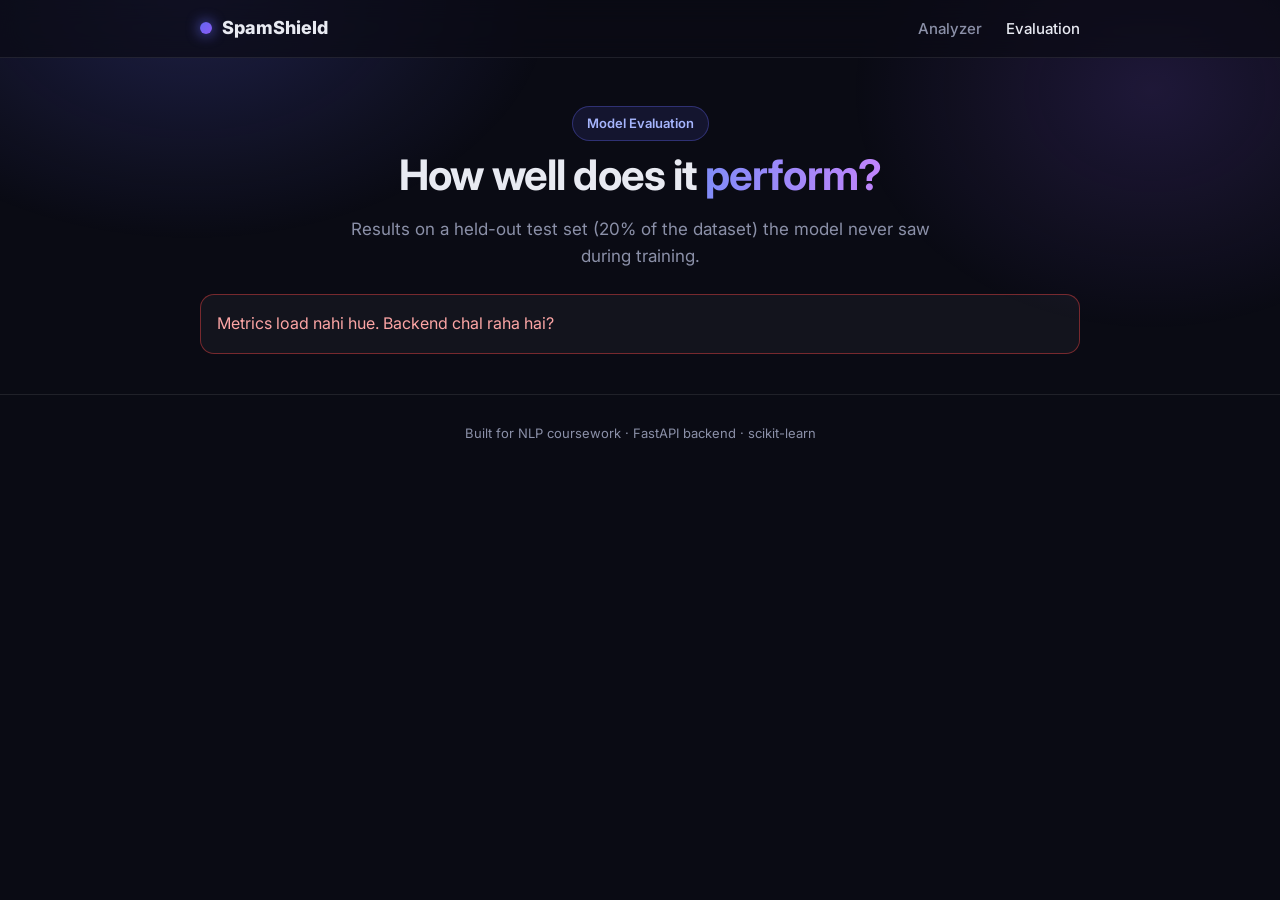
==== frontend/metrics.html @ 1bc52446 "SpamShield: NLP spam classifier" ====
<!DOCTYPE html>
<html lang="en">
<head>
  <meta charset="UTF-8">
  <meta name="viewport" content="width=device-width, initial-scale=1">
  <title>Evaluation | SpamShield</title>
  <link rel="preconnect" href="https://fonts.googleapis.com">
  <link rel="preconnect" href="https://fonts.gstatic.com" crossorigin>
  <link href="https://fonts.googleapis.com/css2?family=Inter:wght@400;500;600;700;800&display=swap" rel="stylesheet">
  <link rel="stylesheet" href="style.css">
</head>
<body>
  <div class="bg-glow"></div>

  <header class="nav">
    <div class="nav-inner">
      <a class="brand" href="index.html">
        <span class="brand-dot"></span>SpamShield
      </a>
      <nav class="nav-links">
        <a href="index.html">Analyzer</a>
        <a class="active" href="metrics.html">Evaluation</a>
      </nav>
    </div>
  </header>

  <main class="container">
    <section class="page-title">
      <span class="badge">Model Evaluation</span>
      <h1>How well does it <span class="grad">perform?</span></h1>
      <p class="sub">Results on a held-out test set (20% of the dataset) the model never saw during training.</p>
    </section>

    <div id="metrics"></div>
  </main>

  <footer class="footer">
    Built for NLP coursework · FastAPI backend · scikit-learn
  </footer>

  <script src="script.js"></script>
</body>
</html>
---- frontend/style.css ----
:root {
  --bg: #0a0b14;
  --panel: rgba(255, 255, 255, 0.04);
  --border: rgba(255, 255, 255, 0.09);
  --text: #e8eaf2;
  --muted: #8b90a8;
  --primary: #6366f1;
  --primary-2: #8b5cf6;
  --spam: #ef4444;
  --ham: #22c55e;
}

* { box-sizing: border-box; }

body {
  margin: 0;
  font-family: "Inter", system-ui, sans-serif;
  background: var(--bg);
  color: var(--text);
  line-height: 1.6;
  min-height: 100vh;
}

/* Background glow */
.bg-glow {
  position: fixed; inset: 0; z-index: -1; pointer-events: none;
  background:
    radial-gradient(600px 400px at 15% 0%, rgba(99, 102, 241, 0.22), transparent 60%),
    radial-gradient(500px 400px at 90% 10%, rgba(139, 92, 246, 0.16), transparent 60%);
}

/* Navbar */
.nav {
  position: sticky; top: 0; z-index: 10;
  backdrop-filter: blur(12px);
  background: rgba(10, 11, 20, 0.7);
  border-bottom: 1px solid var(--border);
}
.nav-inner {
  max-width: 920px; margin: 0 auto; padding: 14px 20px;
  display: flex; align-items: center; justify-content: space-between;
}
.brand {
  display: flex; align-items: center; gap: 10px;
  font-weight: 800; font-size: 18px; color: var(--text); text-decoration: none;
}
.brand-dot {
  width: 12px; height: 12px; border-radius: 50%;
  background: linear-gradient(135deg, var(--primary), var(--primary-2));
  box-shadow: 0 0 14px var(--primary);
}
.nav-links a {
  color: var(--muted); text-decoration: none; margin-left: 20px;
  font-weight: 500; font-size: 15px; transition: color 0.2s;
}
.nav-links a:hover, .nav-links a.active { color: var(--text); }

/* Layout */
.container { max-width: 920px; margin: 0 auto; padding: 0 20px 40px; }

/* Hero */
.hero { text-align: center; padding: 56px 0 32px; }
.badge {
  display: inline-block; padding: 6px 14px; border-radius: 999px;
  background: rgba(99, 102, 241, 0.12); border: 1px solid rgba(99, 102, 241, 0.35);
  color: #a5b4fc; font-size: 13px; font-weight: 600;
}
.hero h1 {
  font-size: clamp(30px, 6vw, 52px); font-weight: 800;
  line-height: 1.15; margin: 18px 0 14px; letter-spacing: -0.02em;
}
.grad {
  background: linear-gradient(90deg, #818cf8, #c084fc);
  -webkit-background-clip: text; background-clip: text; color: transparent;
}
.sub { color: var(--muted); max-width: 600px; margin: 0 auto; font-size: 17px; }

/* Panel */
.panel {
  background: var(--panel); border: 1px solid var(--border);
  border-radius: 18px; padding: 22px; backdrop-filter: blur(8px);
}
.panel-head {
  display: flex; justify-content: space-between; align-items: center; margin-bottom: 10px;
}
.panel-head label { font-weight: 600; }
.muted { color: var(--muted); font-size: 14px; }

textarea {
  width: 100%; resize: vertical; padding: 14px; font: inherit; font-size: 16px;
  color: var(--text); background: rgba(0, 0, 0, 0.3);
  border: 1px solid var(--border); border-radius: 12px; outline: none;
  transition: border-color 0.2s, box-shadow 0.2s;
}
textarea:focus {
  border-color: var(--primary); box-shadow: 0 0 0 3px rgba(99, 102, 241, 0.25);
}

/* Example chips */
.chips { display: flex; flex-wrap: wrap; align-items: center; gap: 8px; margin: 14px 0; }
.chip {
  padding: 6px 14px; border-radius: 999px; cursor: pointer; font: inherit; font-size: 13px;
  color: var(--text); background: rgba(255, 255, 255, 0.05);
  border: 1px solid var(--border); transition: all 0.2s;
}
.chip:hover { border-color: var(--primary); background: rgba(99, 102, 241, 0.15); }

/* Buttons */
.actions { display: flex; gap: 10px; flex-wrap: wrap; }
.btn-primary {
  padding: 12px 26px; border: 0; border-radius: 12px; cursor: pointer;
  font: inherit; font-weight: 600; color: #fff;
  background: linear-gradient(135deg, var(--primary), var(--primary-2));
  box-shadow: 0 8px 24px rgba(99, 102, 241, 0.35);
  transition: transform 0.15s, box-shadow 0.2s, opacity 0.2s;
}
.btn-primary:hover { transform: translateY(-2px); box-shadow: 0 12px 30px rgba(99, 102, 241, 0.5); }
.btn-primary:disabled { opacity: 0.6; cursor: wait; transform: none; }
.btn-ghost {
  padding: 12px 22px; border-radius: 12px; cursor: pointer; font: inherit; font-weight: 500;
  color: var(--muted); background: transparent; border: 1px solid var(--border);
  transition: all 0.2s;
}
.btn-ghost:hover { color: var(--text); border-color: var(--muted); }

/* Result */
.result { margin-top: 22px; }
.result:empty { display: none; }
.verdict {
  border-radius: 18px; padding: 24px; border: 1px solid var(--border);
  animation: rise 0.45s ease both;
}
.verdict.spam {
  background: linear-gradient(135deg, rgba(239, 68, 68, 0.16), rgba(239, 68, 68, 0.04));
  border-color: rgba(239, 68, 68, 0.45); box-shadow: 0 0 40px rgba(239, 68, 68, 0.12);
}
.verdict.ham {
  background: linear-gradient(135deg, rgba(34, 197, 94, 0.16), rgba(34, 197, 94, 0.04));
  border-color: rgba(34, 197, 94, 0.45); box-shadow: 0 0 40px rgba(34, 197, 94, 0.12);
}
.verdict-top { display: flex; align-items: center; gap: 16px; }
.verdict-icon { font-size: 38px; }
.verdict h2 { margin: 0; font-size: 30px; letter-spacing: 0.02em; }
.verdict.spam h2 { color: #fca5a5; }
.verdict.ham h2 { color: #86efac; }
.verdict p { margin: 2px 0 0; color: var(--muted); }

.meter {
  height: 10px; border-radius: 999px; background: rgba(255, 255, 255, 0.08);
  margin-top: 20px; overflow: hidden;
}
.meter-fill { height: 100%; width: 0; border-radius: 999px; transition: width 0.9s cubic-bezier(.2, .8, .2, 1); }
.verdict.spam .meter-fill { background: linear-gradient(90deg, #f87171, #ef4444); }
.verdict.ham .meter-fill { background: linear-gradient(90deg, #4ade80, #22c55e); }
.meter-label { display: flex; justify-content: space-between; margin-top: 6px; font-size: 13px; color: var(--muted); }

/* Pipeline steps */
.steps { margin-top: 18px; }
.step-card {
  background: var(--panel); border: 1px solid var(--border);
  border-radius: 14px; padding: 16px; margin-bottom: 12px;
  animation: rise 0.5s ease both;
}
.step-card h4 { margin: 0 0 10px; font-size: 14px; color: #a5b4fc; }
.tokens { display: flex; flex-wrap: wrap; gap: 6px; }
.tok {
  padding: 3px 10px; border-radius: 8px; font-size: 13px;
  background: rgba(99, 102, 241, 0.14); border: 1px solid rgba(99, 102, 241, 0.3);
}
.tok.removed { background: rgba(255, 255, 255, 0.04); border-color: var(--border); color: var(--muted); text-decoration: line-through; }
.tok.kept { background: rgba(34, 197, 94, 0.14); border-color: rgba(34, 197, 94, 0.35); }

/* How it works */
.how { margin-top: 56px; }
.how h2 { text-align: center; font-size: 26px; margin-bottom: 20px; }
.how-grid { display: grid; grid-template-columns: repeat(auto-fit, minmax(190px, 1fr)); gap: 14px; }
.how-card {
  background: var(--panel); border: 1px solid var(--border); border-radius: 16px; padding: 18px;
  transition: transform 0.2s, border-color 0.2s;
}
.how-card:hover { transform: translateY(-4px); border-color: rgba(99, 102, 241, 0.5); }
.how-card h3 { margin: 10px 0 6px; font-size: 16px; }
.how-card p { margin: 0; color: var(--muted); font-size: 14px; }
.num {
  display: inline-flex; width: 30px; height: 30px; align-items: center; justify-content: center;
  border-radius: 50%; font-weight: 700; font-size: 14px;
  background: linear-gradient(135deg, var(--primary), var(--primary-2));
}

/* Error + loading */
.notice {
  padding: 16px; border-radius: 14px; background: var(--panel);
  border: 1px solid var(--border); color: var(--muted); animation: rise 0.3s ease both;
}
.notice.error { border-color: rgba(239, 68, 68, 0.45); color: #fca5a5; }
.spinner {
  display: inline-block; width: 14px; height: 14px; margin-right: 8px; vertical-align: -2px;
  border: 2px solid rgba(255, 255, 255, 0.25); border-top-color: #fff;
  border-radius: 50%; animation: spin 0.8s linear infinite;
}

/* Metrics page */
.page-title { text-align: center; padding: 48px 0 24px; }
.page-title h1 { font-size: clamp(28px, 5vw, 42px); margin: 0 0 8px; letter-spacing: -0.02em; }
.stat-grid { display: grid; grid-template-columns: repeat(auto-fit, minmax(150px, 1fr)); gap: 12px; margin-bottom: 20px; }
.stat {
  background: var(--panel); border: 1px solid var(--border); border-radius: 16px; padding: 18px; text-align: center;
}
.stat b { display: block; font-size: 28px; font-weight: 800; }
.stat span { color: var(--muted); font-size: 13px; }
.table-wrap { overflow-x: auto; background: var(--panel); border: 1px solid var(--border); border-radius: 16px; margin-bottom: 20px; }
table { width: 100%; border-collapse: collapse; }
th, td { padding: 12px 16px; text-align: center; border-bottom: 1px solid var(--border); }
th { color: var(--muted); font-weight: 600; font-size: 13px; text-transform: uppercase; letter-spacing: 0.04em; }
tr:last-child td { border-bottom: 0; }
td.best { color: #86efac; font-weight: 700; }
.cm { display: grid; grid-template-columns: auto 1fr 1fr; gap: 8px; max-width: 460px; margin: 0 auto; }
.cm div { padding: 16px; text-align: center; border-radius: 12px; background: var(--panel); border: 1px solid var(--border); }
.cm .h { background: none; border: 0; color: var(--muted); font-size: 13px; display: flex; align-items: center; justify-content: center; }
.cm .good { background: rgba(34, 197, 94, 0.14); border-color: rgba(34, 197, 94, 0.4); }
.cm .bad { background: rgba(239, 68, 68, 0.12); border-color: rgba(239, 68, 68, 0.35); }
.cm b { display: block; font-size: 24px; }

.footer { text-align: center; color: var(--muted); font-size: 13px; padding: 28px 20px; border-top: 1px solid var(--border); }

@keyframes rise { from { opacity: 0; transform: translateY(14px); } to { opacity: 1; transform: none; } }
@keyframes spin { to { transform: rotate(360deg); } }

@media (max-width: 520px) {
  .hero { padding: 36px 0 20px; }
  .nav-links a { margin-left: 14px; }
}
html { scroll-behavior: smooth; }
section[id] { scroll-margin-top: 80px; }

.cta { display: flex; gap: 12px; justify-content: center; flex-wrap: wrap; margin-top: 26px; }
.cta a { text-decoration: none; display: inline-block; }

.features {
  display: grid; grid-template-columns: repeat(auto-fit, minmax(220px, 1fr));
  gap: 14px; margin: 8px 0 40px;
}
.feat {
  background: var(--panel); border: 1px solid var(--border); border-radius: 16px; padding: 20px;
  transition: transform 0.2s, border-color 0.2s;
}
.feat:hover { transform: translateY(-4px); border-color: rgba(99, 102, 241, 0.5); }
.feat-ico { font-size: 26px; }
.feat h3 { margin: 10px 0 6px; font-size: 16px; }
.feat p { margin: 0; color: var(--muted); font-size: 14px; }
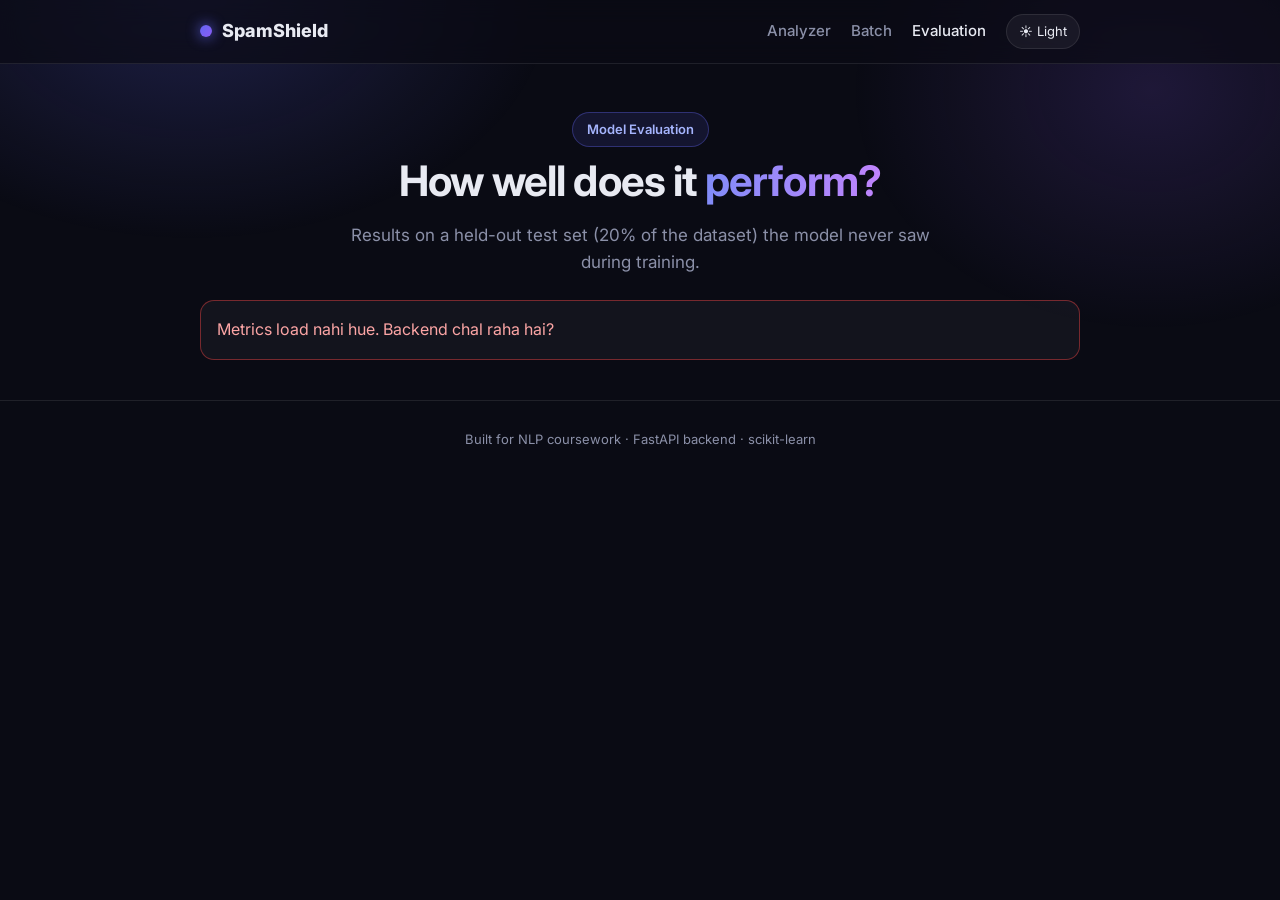
==== commit 907564d0: "Batch, history, copy, feedback, API key, theme toggle" ====
--- a/frontend/metrics.html
+++ b/frontend/metrics.html
@@ -4,6 +4,7 @@
   <meta charset="UTF-8">
   <meta name="viewport" content="width=device-width, initial-scale=1">
   <title>Evaluation | SpamShield</title>
+  <script>try{document.documentElement.setAttribute("data-theme",localStorage.getItem("ss-theme")||"dark")}catch(e){}</script>
   <link rel="preconnect" href="https://fonts.googleapis.com">
   <link rel="preconnect" href="https://fonts.gstatic.com" crossorigin>
   <link href="https://fonts.googleapis.com/css2?family=Inter:wght@400;500;600;700;800&display=swap" rel="stylesheet">
@@ -19,7 +20,9 @@
       </a>
       <nav class="nav-links">
         <a href="index.html">Analyzer</a>
+        <a href="index.html#batch">Batch</a>
         <a class="active" href="metrics.html">Evaluation</a>
+        <button id="theme-btn" class="theme-btn" type="button">☀️ Light</button>
       </nav>
     </div>
   </header>
--- a/frontend/style.css
+++ b/frontend/style.css
@@ -1,4 +1,5 @@
-:root {
+:root,
+:root[data-theme="dark"] {
   --bg: #0a0b14;
   --panel: rgba(255, 255, 255, 0.04);
   --border: rgba(255, 255, 255, 0.09);
@@ -6,8 +7,36 @@
   --muted: #8b90a8;
   --primary: #6366f1;
   --primary-2: #8b5cf6;
-  --spam: #ef4444;
-  --ham: #22c55e;
+  --input-bg: rgba(0, 0, 0, 0.3);
+  --chip-bg: rgba(255, 255, 255, 0.05);
+  --nav-bg: rgba(10, 11, 20, 0.7);
+  --accent-text: #a5b4fc;
+  --spam-text: #fca5a5;
+  --ham-text: #86efac;
+  --track: rgba(255, 255, 255, 0.08);
+  --glow-1: rgba(99, 102, 241, 0.22);
+  --glow-2: rgba(139, 92, 246, 0.16);
+  color-scheme: dark;
+}
+
+:root[data-theme="light"] {
+  --bg: #f5f6fb;
+  --panel: #ffffff;
+  --border: rgba(20, 24, 60, 0.12);
+  --text: #1f2340;
+  --muted: #666b8a;
+  --primary: #6366f1;
+  --primary-2: #8b5cf6;
+  --input-bg: #f1f2f9;
+  --chip-bg: rgba(20, 24, 60, 0.05);
+  --nav-bg: rgba(245, 246, 251, 0.85);
+  --accent-text: #4f46e5;
+  --spam-text: #b91c1c;
+  --ham-text: #15803d;
+  --track: rgba(20, 24, 60, 0.09);
+  --glow-1: rgba(99, 102, 241, 0.14);
+  --glow-2: rgba(139, 92, 246, 0.10);
+  color-scheme: light;
 }
 
 * { box-sizing: border-box; }
@@ -21,19 +50,18 @@
   min-height: 100vh;
 }
 
-/* Background glow */
 .bg-glow {
   position: fixed; inset: 0; z-index: -1; pointer-events: none;
   background:
-    radial-gradient(600px 400px at 15% 0%, rgba(99, 102, 241, 0.22), transparent 60%),
-    radial-gradient(500px 400px at 90% 10%, rgba(139, 92, 246, 0.16), transparent 60%);
+    radial-gradient(600px 400px at 15% 0%, var(--glow-1), transparent 60%),
+    radial-gradient(500px 400px at 90% 10%, var(--glow-2), transparent 60%);
 }
 
 /* Navbar */
 .nav {
   position: sticky; top: 0; z-index: 10;
   backdrop-filter: blur(12px);
-  background: rgba(10, 11, 20, 0.7);
+  background: var(--nav-bg);
   border-bottom: 1px solid var(--border);
 }
 .nav-inner {
@@ -49,11 +77,18 @@
   background: linear-gradient(135deg, var(--primary), var(--primary-2));
   box-shadow: 0 0 14px var(--primary);
 }
+.nav-links { display: flex; align-items: center; }
 .nav-links a {
   color: var(--muted); text-decoration: none; margin-left: 20px;
   font-weight: 500; font-size: 15px; transition: color 0.2s;
 }
 .nav-links a:hover, .nav-links a.active { color: var(--text); }
+.theme-btn {
+  margin-left: 20px; padding: 6px 12px; border-radius: 999px; cursor: pointer;
+  font: inherit; font-size: 13px; color: var(--text);
+  background: var(--chip-bg); border: 1px solid var(--border); transition: border-color 0.2s;
+}
+.theme-btn:hover { border-color: var(--primary); }
 
 /* Layout */
 .container { max-width: 920px; margin: 0 auto; padding: 0 20px 40px; }
@@ -63,7 +98,7 @@
 .badge {
   display: inline-block; padding: 6px 14px; border-radius: 999px;
   background: rgba(99, 102, 241, 0.12); border: 1px solid rgba(99, 102, 241, 0.35);
-  color: #a5b4fc; font-size: 13px; font-weight: 600;
+  color: var(--accent-text); font-size: 13px; font-weight: 600;
 }
 .hero h1 {
   font-size: clamp(30px, 6vw, 52px); font-weight: 800;
@@ -88,7 +123,7 @@
 
 textarea {
   width: 100%; resize: vertical; padding: 14px; font: inherit; font-size: 16px;
-  color: var(--text); background: rgba(0, 0, 0, 0.3);
+  color: var(--text); background: var(--input-bg);
   border: 1px solid var(--border); border-radius: 12px; outline: none;
   transition: border-color 0.2s, box-shadow 0.2s;
 }
@@ -96,17 +131,17 @@
   border-color: var(--primary); box-shadow: 0 0 0 3px rgba(99, 102, 241, 0.25);
 }
 
-/* Example chips */
+/* Chips */
 .chips { display: flex; flex-wrap: wrap; align-items: center; gap: 8px; margin: 14px 0; }
 .chip {
   padding: 6px 14px; border-radius: 999px; cursor: pointer; font: inherit; font-size: 13px;
-  color: var(--text); background: rgba(255, 255, 255, 0.05);
+  color: var(--text); background: var(--chip-bg);
   border: 1px solid var(--border); transition: all 0.2s;
 }
 .chip:hover { border-color: var(--primary); background: rgba(99, 102, 241, 0.15); }
 
 /* Buttons */
-.actions { display: flex; gap: 10px; flex-wrap: wrap; }
+.actions { display: flex; gap: 10px; flex-wrap: wrap; align-items: center; }
 .btn-primary {
   padding: 12px 26px; border: 0; border-radius: 12px; cursor: pointer;
   font: inherit; font-weight: 600; color: #fff;
@@ -122,6 +157,8 @@
   transition: all 0.2s;
 }
 .btn-ghost:hover { color: var(--text); border-color: var(--muted); }
+.btn-ghost:disabled { opacity: 0.5; cursor: not-allowed; }
+.btn-small { padding: 6px 14px; font-size: 13px; border-radius: 999px; }
 
 /* Result */
 .result { margin-top: 22px; }
@@ -141,12 +178,12 @@
 .verdict-top { display: flex; align-items: center; gap: 16px; }
 .verdict-icon { font-size: 38px; }
 .verdict h2 { margin: 0; font-size: 30px; letter-spacing: 0.02em; }
-.verdict.spam h2 { color: #fca5a5; }
-.verdict.ham h2 { color: #86efac; }
+.verdict.spam h2 { color: var(--spam-text); }
+.verdict.ham h2 { color: var(--ham-text); }
 .verdict p { margin: 2px 0 0; color: var(--muted); }
 
 .meter {
-  height: 10px; border-radius: 999px; background: rgba(255, 255, 255, 0.08);
+  height: 10px; border-radius: 999px; background: var(--track);
   margin-top: 20px; overflow: hidden;
 }
 .meter-fill { height: 100%; width: 0; border-radius: 999px; transition: width 0.9s cubic-bezier(.2, .8, .2, 1); }
@@ -154,21 +191,86 @@
 .verdict.ham .meter-fill { background: linear-gradient(90deg, #4ade80, #22c55e); }
 .meter-label { display: flex; justify-content: space-between; margin-top: 6px; font-size: 13px; color: var(--muted); }
 
-/* Pipeline steps */
+/* Result actions (copy + feedback) */
+.result-actions {
+  display: flex; flex-wrap: wrap; align-items: center; gap: 8px;
+  margin: 14px 0 4px; animation: rise 0.5s ease both;
+}
+.spacer { flex: 1; }
+
+/* Steps */
 .steps { margin-top: 18px; }
 .step-card {
   background: var(--panel); border: 1px solid var(--border);
-  border-radius: 14px; padding: 16px; margin-bottom: 12px;
+  border-radius: 14px; padding: 16px; margin-top: 12px;
   animation: rise 0.5s ease both;
 }
-.step-card h4 { margin: 0 0 10px; font-size: 14px; color: #a5b4fc; }
+.steps .step-card { margin-top: 0; margin-bottom: 12px; }
+.step-card h4 { margin: 0 0 10px; font-size: 14px; color: var(--accent-text); }
 .tokens { display: flex; flex-wrap: wrap; gap: 6px; }
 .tok {
   padding: 3px 10px; border-radius: 8px; font-size: 13px;
   background: rgba(99, 102, 241, 0.14); border: 1px solid rgba(99, 102, 241, 0.3);
 }
-.tok.removed { background: rgba(255, 255, 255, 0.04); border-color: var(--border); color: var(--muted); text-decoration: line-through; }
+.tok.removed { background: var(--chip-bg); border-color: var(--border); color: var(--muted); text-decoration: line-through; }
 .tok.kept { background: rgba(34, 197, 94, 0.14); border-color: rgba(34, 197, 94, 0.35); }
+
+/* Explainability */
+.msg-box {
+  padding: 14px; border-radius: 12px; background: var(--input-bg);
+  border: 1px solid var(--border); line-height: 2; font-size: 16px; margin-bottom: 14px;
+}
+.msg-box mark { color: var(--text); padding: 2px 6px; border-radius: 6px; }
+.contrib, .tw-col { display: flex; flex-direction: column; gap: 6px; }
+.crow { display: grid; grid-template-columns: 90px 1fr 56px; align-items: center; gap: 10px; font-size: 13px; }
+.cterm { color: var(--text); overflow: hidden; text-overflow: ellipsis; }
+.cbar { height: 8px; border-radius: 999px; background: var(--track); overflow: hidden; }
+.cfill { height: 100%; border-radius: 999px; }
+.cfill.pos { background: linear-gradient(90deg, #f87171, #ef4444); }
+.cfill.neg { background: linear-gradient(90deg, #4ade80, #22c55e); }
+.cscore { text-align: right; font-variant-numeric: tabular-nums; }
+.cscore.pos { color: var(--spam-text); }
+.cscore.neg { color: var(--ham-text); }
+
+/* History */
+.history { margin-top: 22px; }
+.hist-head { display: flex; justify-content: space-between; align-items: center; margin-bottom: 8px; }
+.hist-head h3 { margin: 0; font-size: 16px; }
+#history-list { display: flex; flex-direction: column; gap: 6px; }
+.hist-item {
+  display: flex; align-items: center; gap: 12px; width: 100%; text-align: left; cursor: pointer;
+  padding: 10px 14px; border-radius: 12px; font: inherit; color: var(--text);
+  background: var(--panel); border: 1px solid var(--border); transition: border-color 0.2s;
+}
+.hist-item:hover { border-color: var(--primary); }
+.hist-text { flex: 1; overflow: hidden; text-overflow: ellipsis; white-space: nowrap; font-size: 14px; }
+.pill {
+  display: inline-block; padding: 2px 10px; border-radius: 999px; font-size: 12px; font-weight: 700;
+}
+.pill.spam { background: rgba(239, 68, 68, 0.16); color: var(--spam-text); border: 1px solid rgba(239, 68, 68, 0.4); }
+.pill.ham { background: rgba(34, 197, 94, 0.16); color: var(--ham-text); border: 1px solid rgba(34, 197, 94, 0.4); }
+
+/* Batch */
+.batch-panel { margin-top: 40px; }
+.batch-panel textarea { margin: 6px 0 14px; }
+.file-btn { display: inline-block; cursor: pointer; }
+#batch-result { margin-top: 16px; }
+#batch-result .notice { margin-bottom: 12px; }
+.batch-stats { margin-bottom: 14px; }
+.t-spam { color: var(--spam-text); }
+.t-ham { color: var(--ham-text); }
+.batch-table td.msg-cell { text-align: left; max-width: 360px; overflow: hidden; text-overflow: ellipsis; font-size: 14px; }
+#batch-result .table-wrap { max-height: 420px; overflow: auto; }
+
+/* Top words */
+.topwords-section { margin-top: 56px; }
+.topwords-section h2 { text-align: center; font-size: 26px; margin-bottom: 8px; }
+.sub.small { font-size: 14px; margin-bottom: 20px; text-align: center; }
+.tw-grid { display: grid; grid-template-columns: repeat(auto-fit, minmax(280px, 1fr)); gap: 14px; }
+.tw-col {
+  background: var(--panel); border: 1px solid var(--border); border-radius: 16px; padding: 18px;
+}
+.tw-col h3 { margin: 0 0 8px; font-size: 15px; }
 
 /* How it works */
 .how { margin-top: 56px; }
@@ -183,19 +285,44 @@
 .how-card p { margin: 0; color: var(--muted); font-size: 14px; }
 .num {
   display: inline-flex; width: 30px; height: 30px; align-items: center; justify-content: center;
-  border-radius: 50%; font-weight: 700; font-size: 14px;
+  border-radius: 50%; font-weight: 700; font-size: 14px; color: #fff;
   background: linear-gradient(135deg, var(--primary), var(--primary-2));
 }
 
-/* Error + loading */
+/* Intro */
+html { scroll-behavior: smooth; }
+section[id] { scroll-margin-top: 80px; }
+.cta { display: flex; gap: 12px; justify-content: center; flex-wrap: wrap; margin-top: 26px; }
+.cta a { text-decoration: none; display: inline-block; }
+.features {
+  display: grid; grid-template-columns: repeat(auto-fit, minmax(220px, 1fr));
+  gap: 14px; margin: 8px 0 40px;
+}
+.feat {
+  background: var(--panel); border: 1px solid var(--border); border-radius: 16px; padding: 20px;
+  transition: transform 0.2s, border-color 0.2s;
+}
+.feat:hover { transform: translateY(-4px); border-color: rgba(99, 102, 241, 0.5); }
+.feat-ico { font-size: 26px; }
+.feat h3 { margin: 10px 0 6px; font-size: 16px; }
+.feat p { margin: 0; color: var(--muted); font-size: 14px; }
+
+/* Threshold slider */
+.thresh { margin: 6px 0 18px; }
+.thresh label { font-size: 14px; color: var(--muted); }
+.thresh label b { color: var(--text); }
+.thresh input[type=range] { width: 100%; accent-color: var(--primary); margin: 8px 0 2px; }
+.thr-hint { display: flex; justify-content: space-between; gap: 12px; font-size: 12px; color: var(--muted); }
+
+/* Notices */
 .notice {
   padding: 16px; border-radius: 14px; background: var(--panel);
   border: 1px solid var(--border); color: var(--muted); animation: rise 0.3s ease both;
 }
-.notice.error { border-color: rgba(239, 68, 68, 0.45); color: #fca5a5; }
+.notice.error { border-color: rgba(239, 68, 68, 0.45); color: var(--spam-text); }
 .spinner {
   display: inline-block; width: 14px; height: 14px; margin-right: 8px; vertical-align: -2px;
-  border: 2px solid rgba(255, 255, 255, 0.25); border-top-color: #fff;
+  border: 2px solid var(--track); border-top-color: var(--primary);
   border-radius: 50%; animation: spin 0.8s linear infinite;
 }
 
@@ -213,7 +340,7 @@
 th, td { padding: 12px 16px; text-align: center; border-bottom: 1px solid var(--border); }
 th { color: var(--muted); font-weight: 600; font-size: 13px; text-transform: uppercase; letter-spacing: 0.04em; }
 tr:last-child td { border-bottom: 0; }
-td.best { color: #86efac; font-weight: 700; }
+td.best { color: var(--ham-text); font-weight: 700; }
 .cm { display: grid; grid-template-columns: auto 1fr 1fr; gap: 8px; max-width: 460px; margin: 0 auto; }
 .cm div { padding: 16px; text-align: center; border-radius: 12px; background: var(--panel); border: 1px solid var(--border); }
 .cm .h { background: none; border: 0; color: var(--muted); font-size: 13px; display: flex; align-items: center; justify-content: center; }
@@ -221,6 +348,22 @@
 .cm .bad { background: rgba(239, 68, 68, 0.12); border-color: rgba(239, 68, 68, 0.35); }
 .cm b { display: block; font-size: 24px; }
 
+.ctr { text-align: center; }
+.tag {
+  font-size: 11px; padding: 2px 8px; border-radius: 999px; margin-left: 6px;
+  background: rgba(99, 102, 241, 0.2); border: 1px solid rgba(99, 102, 241, 0.45); color: var(--accent-text);
+}
+.two-col { display: grid; grid-template-columns: repeat(auto-fit, minmax(320px, 1fr)); gap: 16px; margin-top: 20px; }
+.card-block { background: var(--panel); border: 1px solid var(--border); border-radius: 16px; padding: 18px; }
+.roc-svg { width: 100%; height: auto; display: block; color: var(--text); }
+.legend { display: flex; flex-wrap: wrap; gap: 8px 16px; justify-content: center; margin-top: 10px; font-size: 13px; color: var(--muted); }
+.lg i { display: inline-block; width: 10px; height: 10px; border-radius: 50%; margin-right: 6px; }
+#cm-select {
+  margin: 8px 0 16px; padding: 8px 12px; border-radius: 10px; font: inherit; font-size: 14px;
+  color: var(--text); background: var(--input-bg); border: 1px solid var(--border);
+}
+.card-block .cm { max-width: 100%; }
+
 .footer { text-align: center; color: var(--muted); font-size: 13px; padding: 28px 20px; border-top: 1px solid var(--border); }
 
 @keyframes rise { from { opacity: 0; transform: translateY(14px); } to { opacity: 1; transform: none; } }
@@ -228,23 +371,8 @@
 
 @media (max-width: 520px) {
   .hero { padding: 36px 0 20px; }
-  .nav-links a { margin-left: 14px; }
-}
-html { scroll-behavior: smooth; }
-section[id] { scroll-margin-top: 80px; }
-
-.cta { display: flex; gap: 12px; justify-content: center; flex-wrap: wrap; margin-top: 26px; }
-.cta a { text-decoration: none; display: inline-block; }
-
-.features {
-  display: grid; grid-template-columns: repeat(auto-fit, minmax(220px, 1fr));
-  gap: 14px; margin: 8px 0 40px;
-}
-.feat {
-  background: var(--panel); border: 1px solid var(--border); border-radius: 16px; padding: 20px;
-  transition: transform 0.2s, border-color 0.2s;
-}
-.feat:hover { transform: translateY(-4px); border-color: rgba(99, 102, 241, 0.5); }
-.feat-ico { font-size: 26px; }
-.feat h3 { margin: 10px 0 6px; font-size: 16px; }
-.feat p { margin: 0; color: var(--muted); font-size: 14px; }+  .nav-links a, .theme-btn { margin-left: 10px; }
+  .nav-links a { font-size: 14px; }
+  .spacer { display: none; }
+  .crow { grid-template-columns: 70px 1fr 50px; }
+}
